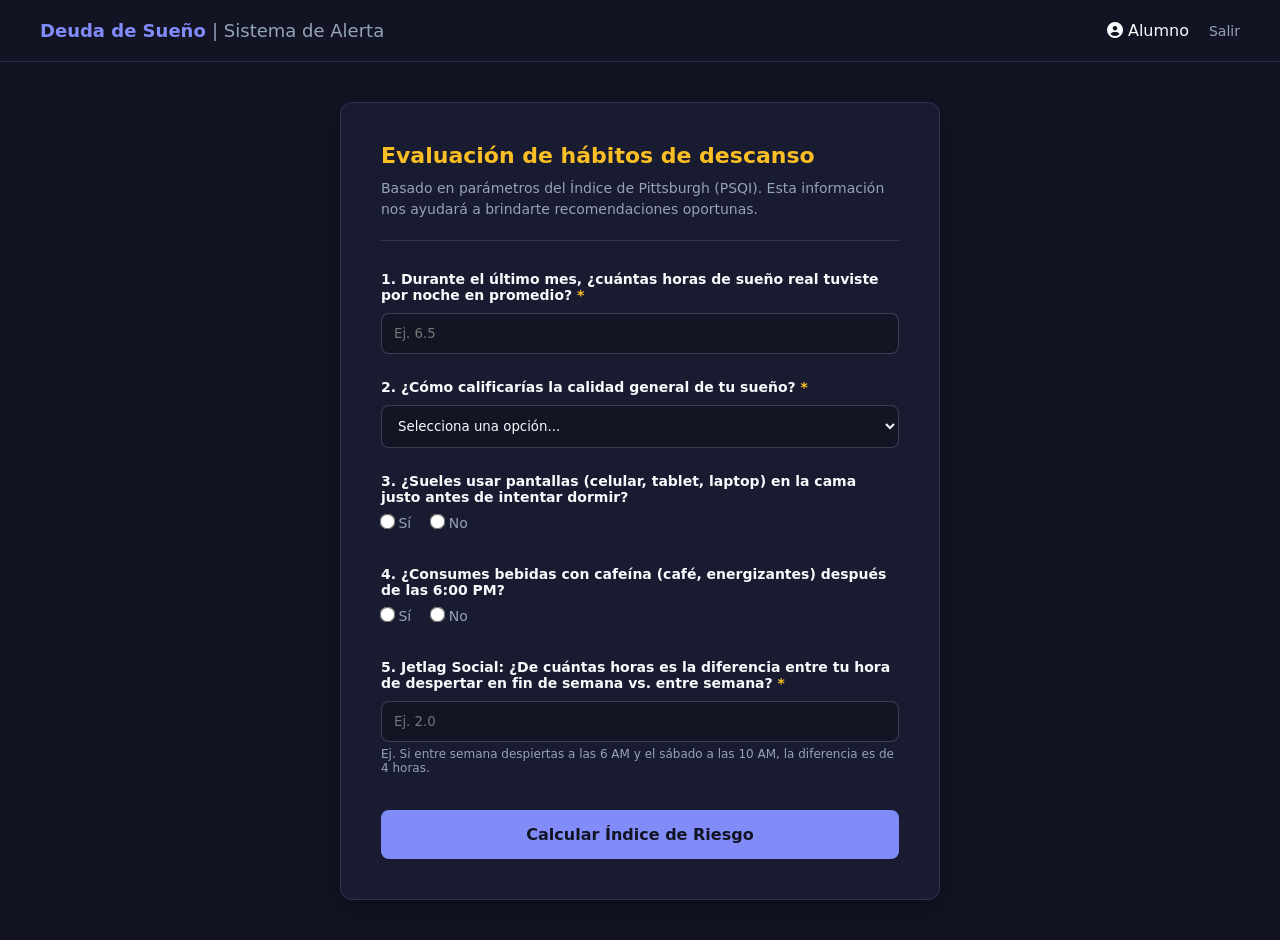
==== cuestionario.html @ 348d46d7 "agregue html, css y js de cuestionario un poco mas elaborado" ====
<!DOCTYPE html>
<html lang="es">
<head>
    <meta charset="UTF-8">
    <meta name="viewport" content="width=device-width, initial-scale=1.0">
    <title>Evaluación de Hábitos - Plataforma de Bienestar</title>
    
    <link rel="stylesheet" href="https://cdnjs.cloudflare.com/ajax/libs/font-awesome/6.4.0/css/all.min.css">
    <link rel="stylesheet" href="cuestionario.css">
</head>
<body>

    <!-- Menú superior de usuario -->
    <nav class="top-nav">
        <div class="logo">Deuda de Sueño <span>| Sistema de Alerta</span></div>
        <div class="usuario-nav">
            <span><i class="fas fa-user-circle"></i> Alumno</span>
            <a href="login.html" class="btn-salir">Salir</a>
        </div>
    </nav>

    <main class="contenedor-cuestionario">
        <div class="cabecera-cuestionario">
            <h2>Evaluación de hábitos de descanso</h2>
            <p>Basado en parámetros del Índice de Pittsburgh (PSQI). Esta información nos ayudará a brindarte recomendaciones oportunas.</p>
        </div>

        <form id="formCuestionario">
            <!-- 1. Horas de Sueño -->
            <div class="pregunta-grupo">
                <label for="horas_sueno">1. Durante el último mes, ¿cuántas horas de sueño real tuviste por noche en promedio? <span class="req">*</span></label>
                <input type="number" id="horas_sueno" name="horas_sueno" min="1" max="16" step="0.5" placeholder="Ej. 6.5" required>
            </div>

            <!-- 2. Calidad Subjetiva -->
            <div class="pregunta-grupo">
                <label for="calidad_sueno">2. ¿Cómo calificarías la calidad general de tu sueño? <span class="req">*</span></label>
                <select id="calidad_sueno" name="calidad_sueno" required>
                    <option value="" disabled selected>Selecciona una opción...</option>
                    <option value="5">Excelente (Descanso profundo)</option>
                    <option value="4">Buena (Despertares breves)</option>
                    <option value="3">Regular (Tardo en dormir o me despierto)</option>
                    <option value="2">Mala (Dificultad constante para dormir)</option>
                    <option value="1">Pésima (Insomnio severo)</option>
                </select>
            </div>

            <!-- 3. Pantallas -->
            <div class="pregunta-grupo">
                <label>3. ¿Sueles usar pantallas (celular, tablet, laptop) en la cama justo antes de intentar dormir?</label>
                <div class="opciones-radio">
                    <label class="radio-label"><input type="radio" name="uso_pantallas" value="1" required> Sí</label>
                    <label class="radio-label"><input type="radio" name="uso_pantallas" value="0"> No</label>
                </div>
            </div>

            <!-- 4. Cafeína -->
            <div class="pregunta-grupo">
                <label>4. ¿Consumes bebidas con cafeína (café, energizantes) después de las 6:00 PM?</label>
                <div class="opciones-radio">
                    <label class="radio-label"><input type="radio" name="consumo_cafeina" value="1" required> Sí</label>
                    <label class="radio-label"><input type="radio" name="consumo_cafeina" value="0"> No</label>
                </div>
            </div>

            <!-- 5. Jetlag Social -->
            <div class="pregunta-grupo">
                <label for="jetlag_social_horas">5. Jetlag Social: ¿De cuántas horas es la diferencia entre tu hora de despertar en fin de semana vs. entre semana? <span class="req">*</span></label>
                <input type="number" id="jetlag_social_horas" name="jetlag_social_horas" min="0" max="12" step="0.5" placeholder="Ej. 2.0" required>
                <small class="nota-ayuda">Ej. Si entre semana despiertas a las 6 AM y el sábado a las 10 AM, la diferencia es de 4 horas.</small>
            </div>

            <button type="submit" class="btn-calcular">Calcular Índice de Riesgo</button>
        </form>

        <!-- Tarjeta de Resultado Oculta (Aparece con JS) -->
        <div id="resultadoCuestionario" class="tarjeta-resultado oculta">
            <h3>Tu Nivel de riesgo: <span id="etiquetaRiesgo">Calculando...</span></h3>
            <p id="mensajeRiesgo">Procesando tus datos de sueño...</p>
            <!-- Botón simulado para ir al dashboard en el futuro -->
            <button onclick="window.location.href='dashboard_alumno.html'" class="btn-continuar">Ver mi historial en el panel</button>
        </div>
    </main>

    <script src="cuestionario.js"></script>
</body>
</html>
---- cuestionario.css ----
/* Variables y reseteo base */
:root {
    --fondo-oscuro: #121424;
    --fondo-tarjeta: rgba(30, 33, 58, 0.6);
    --color-lavanda: #818CF8;
    --color-ambar: #FBBF24;
    --color-exito: #4ade80;
    --color-alerta: #f87171;
    --texto-principal: #F8FAFC;
    --texto-secundario: #94A3B8;
}

* { box-sizing: border-box; margin: 0; padding: 0; font-family: 'Inter', system-ui, sans-serif; }

body {
    background-color: var(--fondo-oscuro);
    color: var(--texto-principal);
    min-height: 100vh;
}

/* Menú superior */
.top-nav {
    display: flex;
    justify-content: space-between;
    align-items: center;
    padding: 20px 40px;
    background: rgba(18, 20, 36, 0.9);
    border-bottom: 1px solid rgba(129, 140, 248, 0.2);
}

.logo { font-weight: bold; font-size: 18px; color: var(--color-lavanda); }
.logo span { color: var(--texto-secundario); font-weight: normal; }

.usuario-nav { display: flex; align-items: center; gap: 20px; }
.btn-salir { color: var(--texto-secundario); text-decoration: none; font-size: 14px; transition: color 0.3s; }
.btn-salir:hover { color: var(--color-alerta); }

/* Contenedor del cuestionario */
.contenedor-cuestionario {
    max-width: 600px;
    margin: 40px auto;
    background: var(--fondo-tarjeta);
    border: 1px solid rgba(129, 140, 248, 0.2);
    border-radius: 12px;
    padding: 40px;
    box-shadow: 0 10px 30px rgba(0, 0, 0, 0.3);
}

.cabecera-cuestionario { margin-bottom: 30px; border-bottom: 1px solid rgba(148, 163, 184, 0.2); padding-bottom: 20px;}
.cabecera-cuestionario h2 { font-size: 22px; color: var(--color-ambar); margin-bottom: 10px; }
.cabecera-cuestionario p { font-size: 14px; color: var(--texto-secundario); line-height: 1.5; }

/* Estilos de Formulario */
.pregunta-grupo { margin-bottom: 25px; }
.pregunta-grupo label { display: block; font-weight: 600; font-size: 14px; margin-bottom: 10px; color: var(--texto-principal); }
.req { color: var(--color-ambar); }
.nota-ayuda { display: block; font-size: 12px; color: var(--texto-secundario); margin-top: 5px; }

input[type="number"], select {
    width: 100%;
    padding: 12px;
    background: rgba(18, 20, 36, 0.8);
    border: 1px solid rgba(148, 163, 184, 0.3);
    border-radius: 8px;
    color: var(--texto-principal);
    outline: none;
    transition: border-color 0.3s;
}

input[type="number"]:focus, select:focus { border-color: var(--color-lavanda); }

/* Radios personalizados */
.opciones-radio { display: flex; gap: 20px; }
.radio-label { display: flex; align-items: center; gap: 8px; font-weight: normal !important; color: var(--texto-secundario) !important; cursor: pointer; }
.radio-label input[type="radio"] { accent-color: var(--color-lavanda); transform: scale(1.2); }

/* Botón de calcular */
.btn-calcular, .btn-continuar {
    width: 100%;
    padding: 15px;
    background: var(--color-lavanda);
    color: var(--fondo-oscuro);
    border: none;
    border-radius: 8px;
    font-weight: bold;
    font-size: 16px;
    cursor: pointer;
    transition: all 0.3s ease;
    margin-top: 10px;
}
.btn-calcular:hover, .btn-continuar:hover { background: var(--color-ambar); transform: translateY(-2px); }

/* Tarjeta de resultado animada */
.tarjeta-resultado {
    margin-top: 30px;
    padding: 20px;
    border-radius: 8px;
    text-align: center;
    background: rgba(18, 20, 36, 0.9);
    border: 1px solid var(--color-lavanda);
    opacity: 1;
    transition: opacity 0.5s ease;
}
.oculta { display: none; opacity: 0; }
.tarjeta-resultado h3 { font-size: 20px; margin-bottom: 10px; }
.tarjeta-resultado p { font-size: 14px; margin-bottom: 20px; color: var(--texto-secundario); }

/* Clases dinámicas de colores para el JS */
.riesgo-bajo { color: var(--color-exito); }
.riesgo-medio { color: var(--color-ambar); }
.riesgo-alto { color: #f97316; /* Naranja */ }
.riesgo-critico { color: var(--color-alerta); }
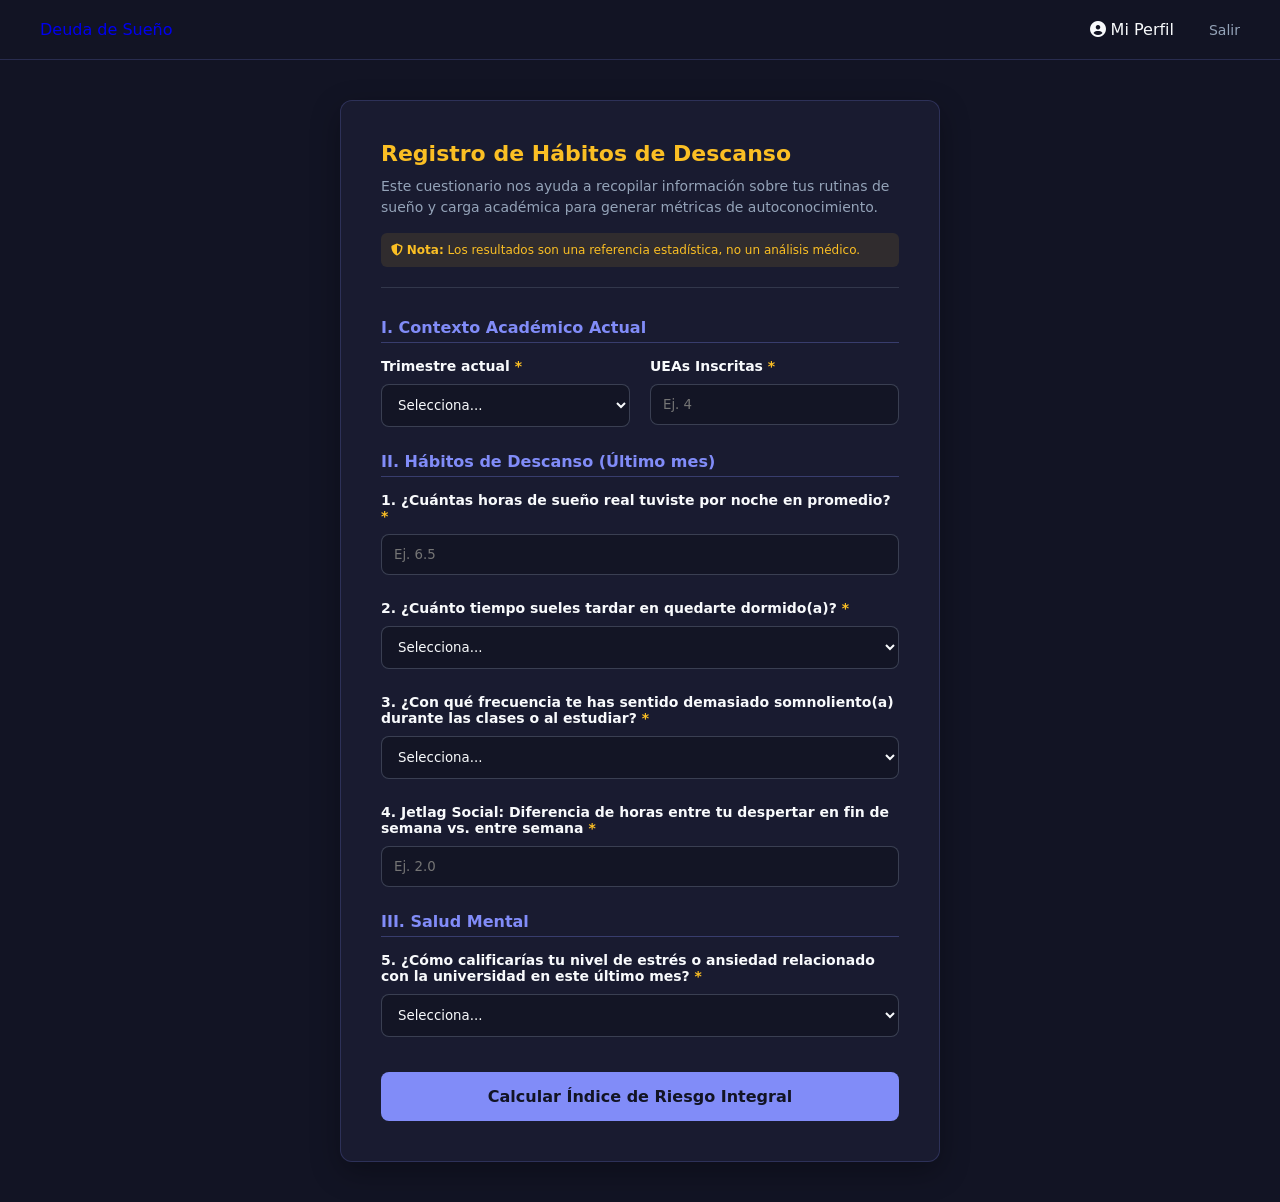
==== commit 0a3919f0: "Nuevas funciones y perfil de adminsitrador, movi unos archivos a carpeta de usuario para no tener ta" ====
--- a/cuestionario.html
+++ b/cuestionario.html
@@ -4,7 +4,7 @@
     <meta charset="UTF-8">
     <meta name="viewport" content="width=device-width, initial-scale=1.0">
     <title>Evaluación de Hábitos - Plataforma de Bienestar</title>
-    
+
     <link rel="stylesheet" href="https://cdnjs.cloudflare.com/ajax/libs/font-awesome/6.4.0/css/all.min.css">
     <link rel="stylesheet" href="cuestionario.css">
 </head>
@@ -12,73 +12,105 @@
 
     <!-- Menú superior de usuario -->
     <nav class="top-nav">
-        <div class="logo">Deuda de Sueño <span>| Sistema de Alerta</span></div>
+        <a href="index.html" class="nav-logo" style="text-decoration: none;">Deuda de <span>Sueño</span></a>
         <div class="usuario-nav">
-            <span><i class="fas fa-user-circle"></i> Alumno</span>
-            <a href="login.html" class="btn-salir">Salir</a>
+            <!-- Ahora es un enlace (<a>) en lugar de un <span> -->
+            <a href="Usuarios/dashboard_alumno.html" style="color: var(--texto-principal); text-decoration: none; margin-right: 15px; font-weight: 500;">
+                <i class="fas fa-user-circle"></i> Mi Perfil
+            </a>
+            <a href="#" id="btnCerrarSesionGlobal" class="btn-salir">Salir</a>
         </div>
     </nav>
 
     <main class="contenedor-cuestionario">
         <div class="cabecera-cuestionario">
-            <h2>Evaluación de hábitos de descanso</h2>
-            <p>Basado en parámetros del Índice de Pittsburgh (PSQI). Esta información nos ayudará a brindarte recomendaciones oportunas.</p>
+            <h2>Registro de Hábitos de Descanso</h2>
+            <p>Este cuestionario nos ayuda a recopilar información sobre tus rutinas de sueño y carga académica para generar métricas de autoconocimiento.</p>
+
+            <div style="margin-top: 15px; padding: 10px; background: rgba(251, 191, 36, 0.1); border-radius: 6px; font-size: 12px; color: var(--color-ambar);">
+                <i class="fas fa-shield-alt"></i> <strong>Nota:</strong> Los resultados son una referencia estadística, no un análisis médico.
+            </div>
         </div>
 
         <form id="formCuestionario">
-            <!-- 1. Horas de Sueño -->
-            <div class="pregunta-grupo">
-                <label for="horas_sueno">1. Durante el último mes, ¿cuántas horas de sueño real tuviste por noche en promedio? <span class="req">*</span></label>
-                <input type="number" id="horas_sueno" name="horas_sueno" min="1" max="16" step="0.5" placeholder="Ej. 6.5" required>
+            <!-- SECCIÓN 1: CONTEXTO ACADÉMICO -->
+            <h3 style="color: var(--color-lavanda); margin-bottom: 15px; font-size: 16px; border-bottom: 1px solid rgba(129,140,248,0.3); padding-bottom: 5px;">I. Contexto Académico Actual</h3>
+
+            <div style="display: flex; gap: 20px; margin-bottom: 25px;">
+                <div class="pregunta-grupo" style="flex: 1; margin-bottom: 0;">
+                    <label for="trimestre_actual">Trimestre actual <span class="req">*</span></label>
+                    <select id="trimestre_actual" required>
+                        <option value="" disabled selected>Selecciona...</option>
+                        <option value="26-O">26-Otoño</option>
+                        <option value="26-I">26-Invierno</option>
+                        <option value="26-P">26-Primavera</option>
+                    </select>
+                </div>
+                <div class="pregunta-grupo" style="flex: 1; margin-bottom: 0;">
+                    <label for="ueas_inscritas">UEAs Inscritas <span class="req">*</span></label>
+                    <input type="number" id="ueas_inscritas" min="1" max="8" placeholder="Ej. 4" required>
+                </div>
             </div>
 
-            <!-- 2. Calidad Subjetiva -->
+            <!-- SECCIÓN 2: CALIDAD DE SUEÑO (PSQI) -->
+            <h3 style="color: var(--color-lavanda); margin-bottom: 15px; font-size: 16px; border-bottom: 1px solid rgba(129,140,248,0.3); padding-bottom: 5px;">II. Hábitos de Descanso (Último mes)</h3>
+
             <div class="pregunta-grupo">
-                <label for="calidad_sueno">2. ¿Cómo calificarías la calidad general de tu sueño? <span class="req">*</span></label>
-                <select id="calidad_sueno" name="calidad_sueno" required>
-                    <option value="" disabled selected>Selecciona una opción...</option>
-                    <option value="5">Excelente (Descanso profundo)</option>
-                    <option value="4">Buena (Despertares breves)</option>
-                    <option value="3">Regular (Tardo en dormir o me despierto)</option>
-                    <option value="2">Mala (Dificultad constante para dormir)</option>
-                    <option value="1">Pésima (Insomnio severo)</option>
+                <label for="horas_sueno">1. ¿Cuántas horas de sueño real tuviste por noche en promedio? <span class="req">*</span></label>
+                <input type="number" id="horas_sueno" min="1" max="16" step="0.5" placeholder="Ej. 6.5" required>
+            </div>
+
+            <div class="pregunta-grupo">
+                <label for="latencia_sueno">2. ¿Cuánto tiempo sueles tardar en quedarte dormido(a)? <span class="req">*</span></label>
+                <select id="latencia_sueno" required>
+                    <option value="" disabled selected>Selecciona...</option>
+                    <option value="0">Menos de 15 minutos</option>
+                    <option value="1">Entre 16 y 30 minutos</option>
+                    <option value="2">Entre 31 y 60 minutos</option>
+                    <option value="3">Más de una hora</option>
                 </select>
             </div>
 
-            <!-- 3. Pantallas -->
             <div class="pregunta-grupo">
-                <label>3. ¿Sueles usar pantallas (celular, tablet, laptop) en la cama justo antes de intentar dormir?</label>
-                <div class="opciones-radio">
-                    <label class="radio-label"><input type="radio" name="uso_pantallas" value="1" required> Sí</label>
-                    <label class="radio-label"><input type="radio" name="uso_pantallas" value="0"> No</label>
-                </div>
+                <label for="disfuncion_diurna">3. ¿Con qué frecuencia te has sentido demasiado somnoliento(a) durante las clases o al estudiar? <span class="req">*</span></label>
+                <select id="disfuncion_diurna" required>
+                    <option value="" disabled selected>Selecciona...</option>
+                    <option value="0">Nunca</option>
+                    <option value="1">1 o 2 veces a la semana</option>
+                    <option value="2">3 o 4 veces a la semana</option>
+                    <option value="3">Casi todos los días</option>
+                </select>
             </div>
 
-            <!-- 4. Cafeína -->
             <div class="pregunta-grupo">
-                <label>4. ¿Consumes bebidas con cafeína (café, energizantes) después de las 6:00 PM?</label>
-                <div class="opciones-radio">
-                    <label class="radio-label"><input type="radio" name="consumo_cafeina" value="1" required> Sí</label>
-                    <label class="radio-label"><input type="radio" name="consumo_cafeina" value="0"> No</label>
-                </div>
+                <label for="jetlag_social_horas">4. Jetlag Social: Diferencia de horas entre tu despertar en fin de semana vs. entre semana <span class="req">*</span></label>
+                <input type="number" id="jetlag_social_horas" min="0" max="12" step="0.5" placeholder="Ej. 2.0" required>
             </div>
 
-            <!-- 5. Jetlag Social -->
+            <!-- SECCIÓN 3: SALUD MENTAL -->
+            <h3 style="color: var(--color-lavanda); margin-bottom: 15px; font-size: 16px; border-bottom: 1px solid rgba(129,140,248,0.3); padding-bottom: 5px;">III. Salud Mental</h3>
+
             <div class="pregunta-grupo">
-                <label for="jetlag_social_horas">5. Jetlag Social: ¿De cuántas horas es la diferencia entre tu hora de despertar en fin de semana vs. entre semana? <span class="req">*</span></label>
-                <input type="number" id="jetlag_social_horas" name="jetlag_social_horas" min="0" max="12" step="0.5" placeholder="Ej. 2.0" required>
-                <small class="nota-ayuda">Ej. Si entre semana despiertas a las 6 AM y el sábado a las 10 AM, la diferencia es de 4 horas.</small>
+                <label for="nivel_estres">5. ¿Cómo calificarías tu nivel de estrés o ansiedad relacionado con la universidad en este último mes? <span class="req">*</span></label>
+                <select id="nivel_estres" required>
+                    <option value="" disabled selected>Selecciona...</option>
+                    <option value="1">Muy bajo (Me siento tranquilo y en control)</option>
+                    <option value="2">Bajo (Estrés normal y manejable)</option>
+                    <option value="3">Moderado (A veces me siento abrumado)</option>
+                    <option value="4">Alto (Frecuentemente me siento rebasado/ansioso)</option>
+                    <option value="5">Severo (Afecta mi vida diaria y mi descanso)</option>
+                </select>
             </div>
 
-            <button type="submit" class="btn-calcular">Calcular Índice de Riesgo</button>
+            <button type="submit" class="btn-calcular">Calcular Índice de Riesgo Integral</button>
         </form>
 
-        <!-- Tarjeta de Resultado Oculta (Aparece con JS) -->
+        <!-- Tarjeta de Resultado Oculta  -->
         <div id="resultadoCuestionario" class="tarjeta-resultado oculta">
             <h3>Tu Nivel de riesgo: <span id="etiquetaRiesgo">Calculando...</span></h3>
             <p id="mensajeRiesgo">Procesando tus datos de sueño...</p>
             <!-- Botón simulado para ir al dashboard en el futuro -->
-            <button onclick="window.location.href='dashboard_alumno.html'" class="btn-continuar">Ver mi historial en el panel</button>
+            <button onclick="window.location.href='Usuarios/dashboard_alumno.html'" class="btn-continuar">Ver mi historial en el panel</button>
         </div>
     </main>
 
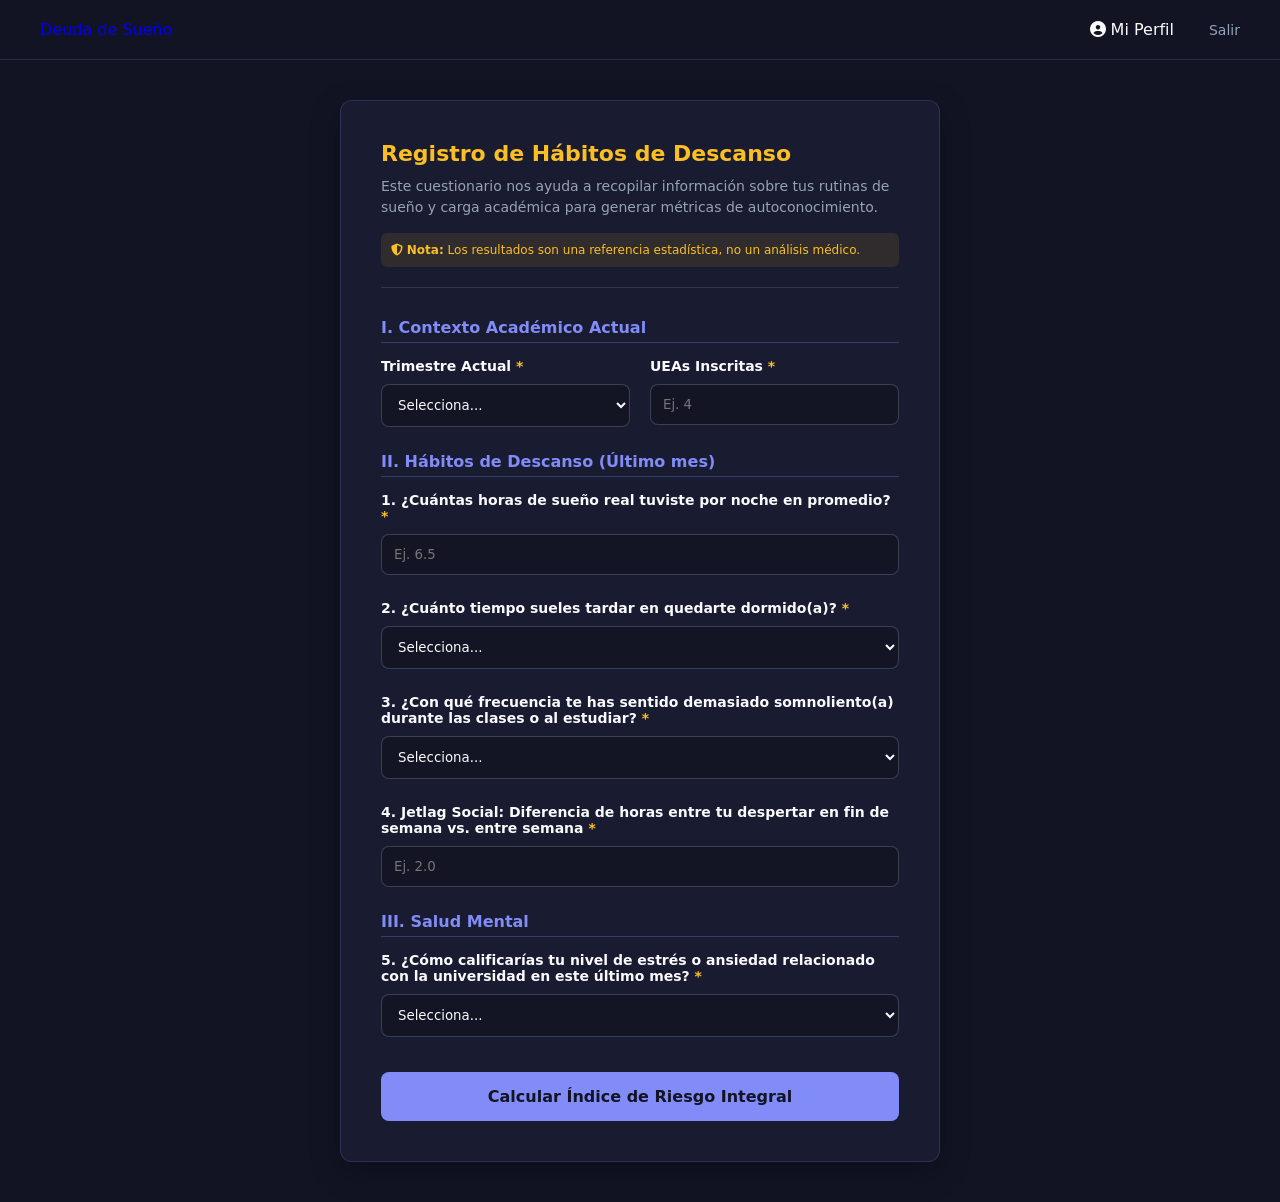
==== commit d41eb6ff: "Agrege mas archivos poniendo un perfil de usuario, modifique el cuestionario, el login y el registro" ====
--- a/cuestionario.html
+++ b/cuestionario.html
@@ -4,7 +4,7 @@
     <meta charset="UTF-8">
     <meta name="viewport" content="width=device-width, initial-scale=1.0">
     <title>Evaluación de Hábitos - Plataforma de Bienestar</title>
-
+    
     <link rel="stylesheet" href="https://cdnjs.cloudflare.com/ajax/libs/font-awesome/6.4.0/css/all.min.css">
     <link rel="stylesheet" href="cuestionario.css">
 </head>
@@ -15,7 +15,7 @@
         <a href="index.html" class="nav-logo" style="text-decoration: none;">Deuda de <span>Sueño</span></a>
         <div class="usuario-nav">
             <!-- Ahora es un enlace (<a>) en lugar de un <span> -->
-            <a href="Usuarios/dashboard_alumno.html" style="color: var(--texto-principal); text-decoration: none; margin-right: 15px; font-weight: 500;">
+            <a href="dashboard_alumno.html" style="color: var(--texto-principal); text-decoration: none; margin-right: 15px; font-weight: 500;">
                 <i class="fas fa-user-circle"></i> Mi Perfil
             </a>
             <a href="#" id="btnCerrarSesionGlobal" class="btn-salir">Salir</a>
@@ -26,7 +26,7 @@
         <div class="cabecera-cuestionario">
             <h2>Registro de Hábitos de Descanso</h2>
             <p>Este cuestionario nos ayuda a recopilar información sobre tus rutinas de sueño y carga académica para generar métricas de autoconocimiento.</p>
-
+            
             <div style="margin-top: 15px; padding: 10px; background: rgba(251, 191, 36, 0.1); border-radius: 6px; font-size: 12px; color: var(--color-ambar);">
                 <i class="fas fa-shield-alt"></i> <strong>Nota:</strong> Los resultados son una referencia estadística, no un análisis médico.
             </div>
@@ -38,7 +38,7 @@
 
             <div style="display: flex; gap: 20px; margin-bottom: 25px;">
                 <div class="pregunta-grupo" style="flex: 1; margin-bottom: 0;">
-                    <label for="trimestre_actual">Trimestre actual <span class="req">*</span></label>
+                    <label for="trimestre_actual">Trimestre Actual <span class="req">*</span></label>
                     <select id="trimestre_actual" required>
                         <option value="" disabled selected>Selecciona...</option>
                         <option value="26-O">26-Otoño</option>
@@ -105,12 +105,12 @@
             <button type="submit" class="btn-calcular">Calcular Índice de Riesgo Integral</button>
         </form>
 
-        <!-- Tarjeta de Resultado Oculta  -->
+        <!-- Tarjeta de Resultado Oculta (Aparece con JS) -->
         <div id="resultadoCuestionario" class="tarjeta-resultado oculta">
             <h3>Tu Nivel de riesgo: <span id="etiquetaRiesgo">Calculando...</span></h3>
             <p id="mensajeRiesgo">Procesando tus datos de sueño...</p>
             <!-- Botón simulado para ir al dashboard en el futuro -->
-            <button onclick="window.location.href='Usuarios/dashboard_alumno.html'" class="btn-continuar">Ver mi historial en el panel</button>
+            <button onclick="window.location.href='dashboard_alumno.html'" class="btn-continuar">Ver mi historial en el panel</button>
         </div>
     </main>
 
